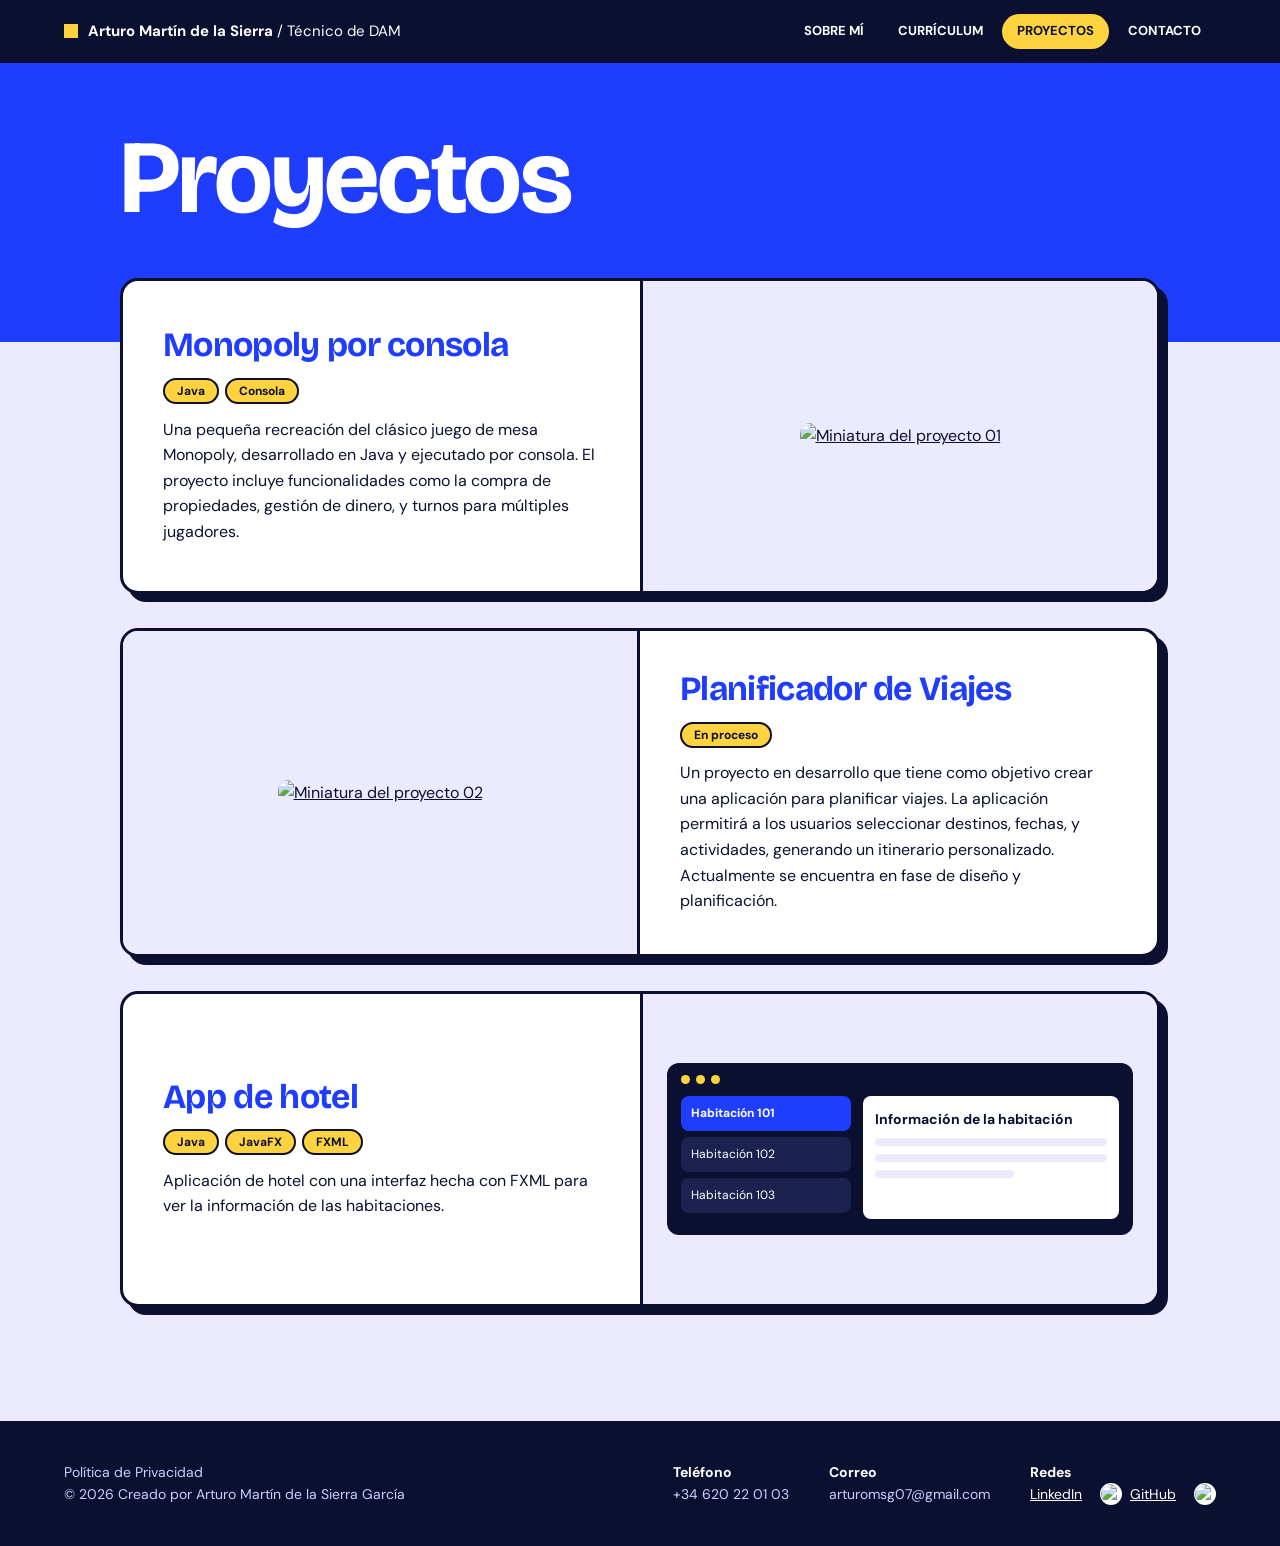
==== Proyectos.html @ 295e20cb "Mejora de diseño" ====
<!DOCTYPE html>
<html lang="es">
<head>
<meta charset="UTF-8">
<meta name="viewport" content="width=device-width, initial-scale=1.0">
<title>Portfolio - Proyectos</title>
<link rel="preconnect" href="https://fonts.googleapis.com">
<link href="https://fonts.googleapis.com/css2?family=Bricolage+Grotesque:wght@700;800&family=DM+Sans:wght@400;700&display=swap" rel="stylesheet">
<link rel="stylesheet" href="styles/style.css">
</head>
<body>
<header>
<div class="logo"><i></i><span><strong>Arturo Martín de la Sierra</strong> / Técnico de DAM</span></div>
<nav><a href="index.html">SOBRE MÍ</a><a href="Curriculum.html">CURRÍCULUM</a><a href="Proyectos.html" class=on>PROYECTOS</a><a href="Contacto.html">CONTACTO</a></nav>
</header>
<section class="banner"><div class="wrap"><h1>Proyectos</h1></div></section>
<main class="up"><div class="wrap">
<article class="card proj"><div class="txt"><h2>Monopoly por consola</h2><div><span class=tag>Java</span><span class=tag>Consola</span></div><p>Una pequeña recreación del clásico juego de mesa Monopoly, desarrollado en Java y ejecutado por consola. El proyecto incluye funcionalidades como la compra de propiedades, gestión de dinero, y turnos para múltiples jugadores.</p></div><div class="vis"><a href="https://github.com/maikelasecas/MONOPOLi"><img src="Img/Monopoly_logo.png" alt="Miniatura del proyecto 01"></a></div></article><article class="card proj"><div class="txt"><h2>Planificador de Viajes</h2><div><span class=tag>En proceso</span></div><p>Un proyecto en desarrollo que tiene como objetivo crear una aplicación para planificar viajes. La aplicación permitirá a los usuarios seleccionar destinos, fechas, y actividades, generando un itinerario personalizado. Actualmente se encuentra en fase de diseño y planificación.</p></div><div class="vis"><a href="https://github.com/pttr44/TeamTrip"><img src="Img/Planificador.png" alt="Miniatura del proyecto 02"></a></div></article><!-- Cuando tengas el repo o una captura de la app, cambia el mockup por <a href=URL><img src=Img/captura.png></a> -->
<article class="card proj"><div class="txt"><h2>App de hotel</h2><div><span class=tag>Java</span><span class=tag>JavaFX</span><span class=tag>FXML</span></div><p>Aplicación de hotel con una interfaz hecha con FXML para ver la información de las habitaciones.</p></div><div class="vis"><div class="mock" role="img" aria-label="Esquema de la interfaz de habitaciones del hotel"><div class="dots"><i></i><i></i><i></i></div><div class="cols"><div class="lista"><div class="sel">Habitación 101</div><div>Habitación 102</div><div>Habitación 103</div></div><div class="det"><b>Información de la habitación</b><u></u><u></u><u style="width:60%"></u></div></div></div></div></article></div></main>
<footer>
<div><p>Política de Privacidad</p><p>&copy; 2026 Creado por Arturo Martín de la Sierra García</p></div>
<div class="der">
<div><strong>Teléfono</strong><p>+34 620 22 01 03</p></div>
<div><strong>Correo</strong><p>arturomsg07@gmail.com</p></div>
<div><strong>Redes</strong><div class="redes"><a href="https://www.linkedin.com/in/arturo-martin-de-la-sierra3147">LinkedIn</a><img src="Img/LinkedIn_icon.svg.png" alt="Logo de LinkedIn"><a href="https://github.com/Artyx3147">GitHub</a><img src="Img/2111432.png" alt="Logo de GitHub"></div></div>
</div>
</footer>
</body>
</html>
---- styles/style.css ----
:root{--blue:#1f3dff;--ink:#0b1030;--lilac:#eceaff;--sun:#ffd23f;--r:18px}
*{margin:0;padding:0;box-sizing:border-box}
body{font:16px/1.6 "DM Sans",Arial,sans-serif;color:var(--ink);background:var(--lilac)}
h1,h2,h3{font-family:"Bricolage Grotesque","DM Sans",Arial,sans-serif;line-height:1.05;letter-spacing:-.02em}
a{color:inherit}
:focus-visible{outline:3px solid var(--sun);outline-offset:3px}
.wrap{max-width:1040px;margin:0 auto}
header{position:sticky;top:0;z-index:5;display:flex;justify-content:space-between;align-items:center;flex-wrap:wrap;gap:10px;padding:14px 5%;background:var(--ink);color:#fff}
.logo{display:flex;align-items:center;gap:10px;font-size:15px}
.logo i{width:14px;height:14px;background:var(--sun)}
nav a{display:inline-block;margin-left:4px;padding:7px 15px;border-radius:99px;font-size:13px;font-weight:700;text-decoration:none}
nav a:hover{background:var(--blue)}
nav a.on{background:var(--sun);color:var(--ink)}
.btn{display:inline-block;padding:12px 26px;margin:0 10px 12px 0;border:2px solid var(--ink);border-radius:99px;background:var(--sun);color:var(--ink);font:700 14px "DM Sans",Arial,sans-serif;text-decoration:none;cursor:pointer;box-shadow:4px 4px 0 var(--ink);transition:transform .15s,box-shadow .15s}
.btn:hover{transform:translate(-2px,-2px);box-shadow:6px 6px 0 var(--ink)}
.btn.alt{background:#fff}
.hero{background:var(--blue);color:#fff;padding:70px 5% 90px}
.hero .wrap{display:grid;grid-template-columns:360px 1fr;gap:70px;align-items:center}
.perfil{background:#fff;color:var(--ink);padding:16px 16px 28px;text-align:center;border:3px solid var(--ink);border-radius:200px 200px var(--r) var(--r);box-shadow:10px 10px 0 var(--sun)}
.perfil img{display:block;width:100%;aspect-ratio:1;object-fit:cover;border-radius:180px 180px 10px 10px;margin-bottom:18px}
.perfil h2{font-size:26px;margin-bottom:8px}
.perfil p{font-size:13px;font-weight:700;color:var(--blue)}
.hero h1{font-size:clamp(72px,13vw,160px)}
.hero h3{font-size:clamp(20px,2.6vw,28px);margin:6px 0 26px;color:var(--sun)}
.hero p{max-width:54ch;margin-bottom:14px;color:#e2e7ff}
.banner{background:var(--blue);color:#fff;padding:60px 5% 110px}
.banner h1{font-size:clamp(48px,9vw,104px)}
.banner p{margin-top:12px;max-width:52ch;color:#e2e7ff}
.up{margin-top:-64px;padding:0 5% 80px}
.card{background:#fff;border:3px solid var(--ink);border-radius:var(--r);box-shadow:8px 8px 0 var(--ink);padding:36px;margin-bottom:34px}
.fila{display:flex;justify-content:space-between;align-items:center;flex-wrap:wrap;gap:14px}
.card h2{font-size:30px;margin-bottom:6px}
.edu{display:flex;justify-content:space-between;align-items:center;gap:30px}
.edu b{display:block;font:800 26px "Bricolage Grotesque",Arial,sans-serif;color:var(--blue)}
.edu h3{font-size:22px;margin:4px 0}
.edu p{color:#4b5170}
.edu img{max-width:230px;max-height:130px;object-fit:contain}
.sub{font-size:19px;margin:26px 0 14px}
.chips{display:flex;flex-wrap:wrap;gap:10px}
.chips span,.tag{padding:6px 16px;border:2px solid var(--ink);border-radius:99px;background:var(--lilac);font-size:14px;font-weight:700}
.tag{background:var(--sun);font-size:12px;padding:3px 12px;margin:0 6px 0 0}
.proj{display:grid;grid-template-columns:1fr 1fr;padding:0;overflow:hidden}
.proj:nth-child(even) .txt{order:2}
.txt{padding:40px;display:flex;flex-direction:column;justify-content:center;gap:14px}
.txt h2{font-size:34px;color:var(--blue);margin:0}
.vis{display:flex;align-items:center;justify-content:center;min-height:310px;padding:24px;background:var(--lilac);border-left:3px solid var(--ink)}
.proj:nth-child(even) .vis{border-left:0;border-right:3px solid var(--ink)}
.vis img{width:100%;max-height:260px;object-fit:contain;border-radius:10px}
.mock{width:100%;background:var(--ink);color:#fff;border-radius:12px;padding:12px 14px 16px;font-size:12px}
.mock .dots{display:flex;gap:6px;margin-bottom:12px}
.mock .dots i{width:9px;height:9px;border-radius:50%;background:var(--sun)}
.mock .cols{display:grid;grid-template-columns:1fr 1.5fr;gap:12px}
.mock .lista div{padding:8px 10px;margin-bottom:6px;border-radius:8px;background:#1b2250}
.mock .lista .sel{background:var(--blue);font-weight:700}
.mock .det{padding:12px;border-radius:8px;background:#fff;color:var(--ink)}
.mock .det b{display:block;margin-bottom:8px;font-size:14px}
.mock .det u{display:block;height:8px;margin-bottom:8px;border-radius:4px;background:var(--lilac)}
form{display:flex;flex-direction:column;gap:18px}
label{display:block;margin-bottom:6px;font-size:14px;font-weight:700}
input,textarea{width:100%;padding:12px 14px;border:2px solid var(--ink);border-radius:12px;font:15px "DM Sans",Arial,sans-serif;background:#fff}
input:focus,textarea:focus{outline:none;border-color:var(--blue);box-shadow:4px 4px 0 var(--blue)}
textarea{resize:vertical}
footer{display:flex;justify-content:space-between;flex-wrap:wrap;gap:30px;padding:40px 5%;background:var(--ink);color:#c9cfff;font-size:14px}
footer strong{display:block;color:#fff}
footer .der{display:flex;flex-wrap:wrap;gap:40px}
footer .redes{display:flex;align-items:center;gap:8px}
footer .redes img{width:22px;height:22px;background:#fff;border-radius:50%;padding:1px}
footer .redes a{margin-right:10px;color:#fff}
@media(max-width:820px){.hero .wrap,.proj{grid-template-columns:1fr}.hero .wrap{gap:50px}.proj:nth-child(even) .txt{order:0}.vis,.proj:nth-child(even) .vis{border:0;border-top:3px solid var(--ink)}.edu{flex-direction:column;align-items:flex-start}.card{padding:26px}}
@media(prefers-reduced-motion:reduce){.btn{transition:none}}
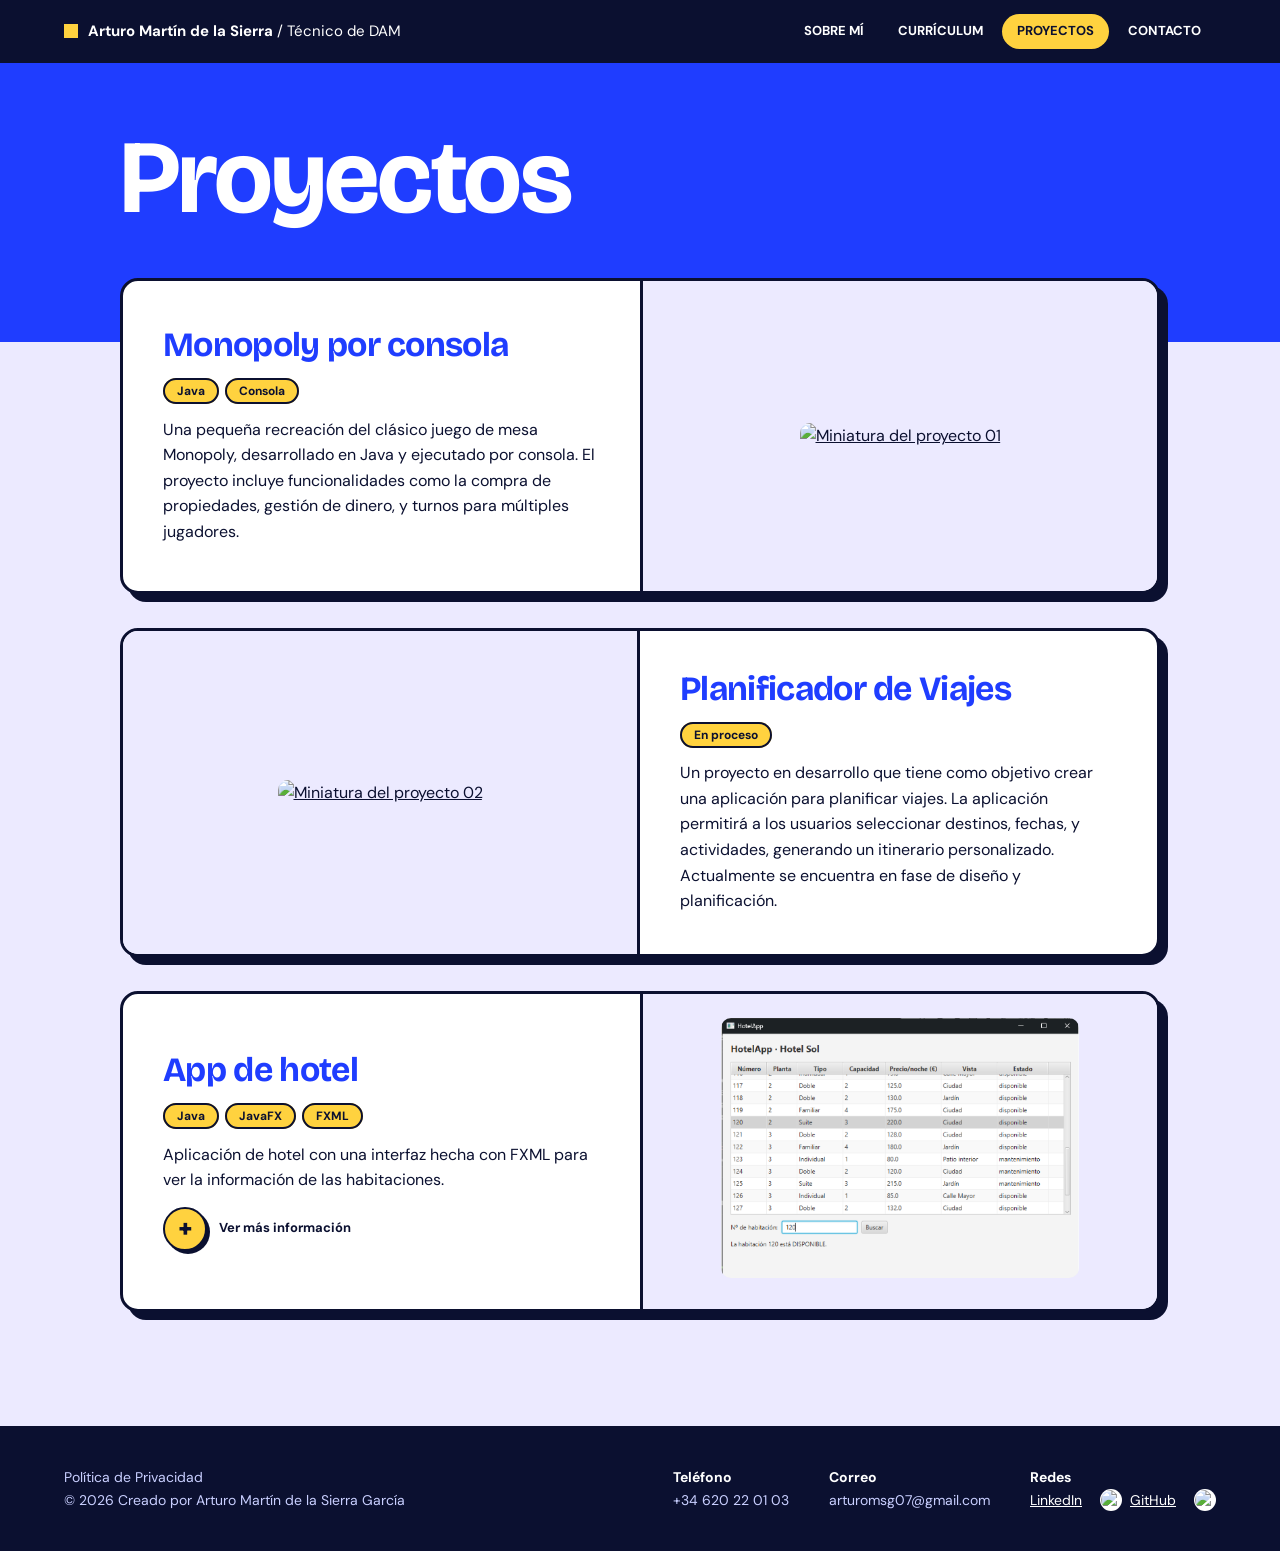
==== commit 02730245: "Nuevo proyecto" ====
--- a/Proyectos.html
+++ b/Proyectos.html
@@ -16,7 +16,7 @@
 <section class="banner"><div class="wrap"><h1>Proyectos</h1></div></section>
 <main class="up"><div class="wrap">
 <article class="card proj"><div class="txt"><h2>Monopoly por consola</h2><div><span class=tag>Java</span><span class=tag>Consola</span></div><p>Una pequeña recreación del clásico juego de mesa Monopoly, desarrollado en Java y ejecutado por consola. El proyecto incluye funcionalidades como la compra de propiedades, gestión de dinero, y turnos para múltiples jugadores.</p></div><div class="vis"><a href="https://github.com/maikelasecas/MONOPOLi"><img src="Img/Monopoly_logo.png" alt="Miniatura del proyecto 01"></a></div></article><article class="card proj"><div class="txt"><h2>Planificador de Viajes</h2><div><span class=tag>En proceso</span></div><p>Un proyecto en desarrollo que tiene como objetivo crear una aplicación para planificar viajes. La aplicación permitirá a los usuarios seleccionar destinos, fechas, y actividades, generando un itinerario personalizado. Actualmente se encuentra en fase de diseño y planificación.</p></div><div class="vis"><a href="https://github.com/pttr44/TeamTrip"><img src="Img/Planificador.png" alt="Miniatura del proyecto 02"></a></div></article><!-- Cuando tengas el repo o una captura de la app, cambia el mockup por <a href=URL><img src=Img/captura.png></a> -->
-<article class="card proj"><div class="txt"><h2>App de hotel</h2><div><span class=tag>Java</span><span class=tag>JavaFX</span><span class=tag>FXML</span></div><p>Aplicación de hotel con una interfaz hecha con FXML para ver la información de las habitaciones.</p></div><div class="vis"><div class="mock" role="img" aria-label="Esquema de la interfaz de habitaciones del hotel"><div class="dots"><i></i><i></i><i></i></div><div class="cols"><div class="lista"><div class="sel">Habitación 101</div><div>Habitación 102</div><div>Habitación 103</div></div><div class="det"><b>Información de la habitación</b><u></u><u></u><u style="width:60%"></u></div></div></div></div></article></div></main>
+<article class="card proj"><div class="txt"><h2>App de hotel</h2><div><span class=tag>Java</span><span class=tag>JavaFX</span><span class=tag>FXML</span></div><p>Aplicación de hotel con una interfaz hecha con FXML para ver la información de las habitaciones.</p><div class="mas-fila"><a class="mas" href="Hotel.html" aria-label="Ver más sobre la App de hotel" title="Ver más">+</a><span>Ver más información</span></div></div><div class="vis"><a href="Hotel.html"><img src="Img/HotelApp.png" alt="Captura de la App de hotel"></a></div></article></div></main>
 <footer>
 <div><p>Política de Privacidad</p><p>&copy; 2026 Creado por Arturo Martín de la Sierra García</p></div>
 <div class="der">
--- a/styles/style.css
+++ b/styles/style.css
@@ -68,3 +68,21 @@
 footer .redes a{margin-right:10px;color:#fff}
 @media(max-width:820px){.hero .wrap,.proj{grid-template-columns:1fr}.hero .wrap{gap:50px}.proj:nth-child(even) .txt{order:0}.vis,.proj:nth-child(even) .vis{border:0;border-top:3px solid var(--ink)}.edu{flex-direction:column;align-items:flex-start}.card{padding:26px}}
 @media(prefers-reduced-motion:reduce){.btn{transition:none}}
+
+.mas-fila{display:flex;align-items:center;gap:12px;font-size:13px;font-weight:700}
+.mas{display:inline-flex;align-items:center;justify-content:center;width:44px;height:44px;border:2px solid var(--ink);border-radius:50%;background:var(--sun);color:var(--ink);font:800 28px/1 "Bricolage Grotesque",Arial,sans-serif;text-decoration:none;box-shadow:3px 3px 0 var(--ink);transition:transform .15s,box-shadow .15s}
+.mas:hover{transform:translate(-2px,-2px);box-shadow:5px 5px 0 var(--ink)}
+.grid{display:grid;grid-template-columns:repeat(auto-fit,minmax(240px,1fr));gap:18px}
+.feat{border:2px solid var(--ink);border-radius:14px;padding:18px;background:var(--lilac)}
+.feat h3{font-size:18px;margin-bottom:6px}
+.card p+p{margin-top:10px}
+.pasos{list-style:none;counter-reset:p;display:grid;gap:12px}
+.pasos li{counter-increment:p;display:flex;gap:14px;align-items:flex-start}
+.pasos li::before{content:counter(p);flex:none;display:grid;place-items:center;width:30px;height:30px;border-radius:50%;background:var(--blue);color:#fff;font-weight:800}
+.est{display:inline-block;padding:2px 12px;border:2px solid var(--ink);border-radius:99px;font-size:13px;font-weight:700}
+.est.ok{background:#b8f2c9}.est.occ{background:#ffc9c9}.est.nx{background:#e6e6e6}
+.persona{display:flex;align-items:center;gap:18px}
+.persona img{width:84px;height:84px;object-fit:cover;border-radius:50%;border:3px solid var(--ink)}
+@media(prefers-reduced-motion:reduce){.mas{transition:none}}
+.est.mnt{background:#ffe9a8}
+.shot{display:block;width:100%;max-width:640px;margin:16px auto 0;border:3px solid var(--ink);border-radius:12px;box-shadow:6px 6px 0 var(--ink)}
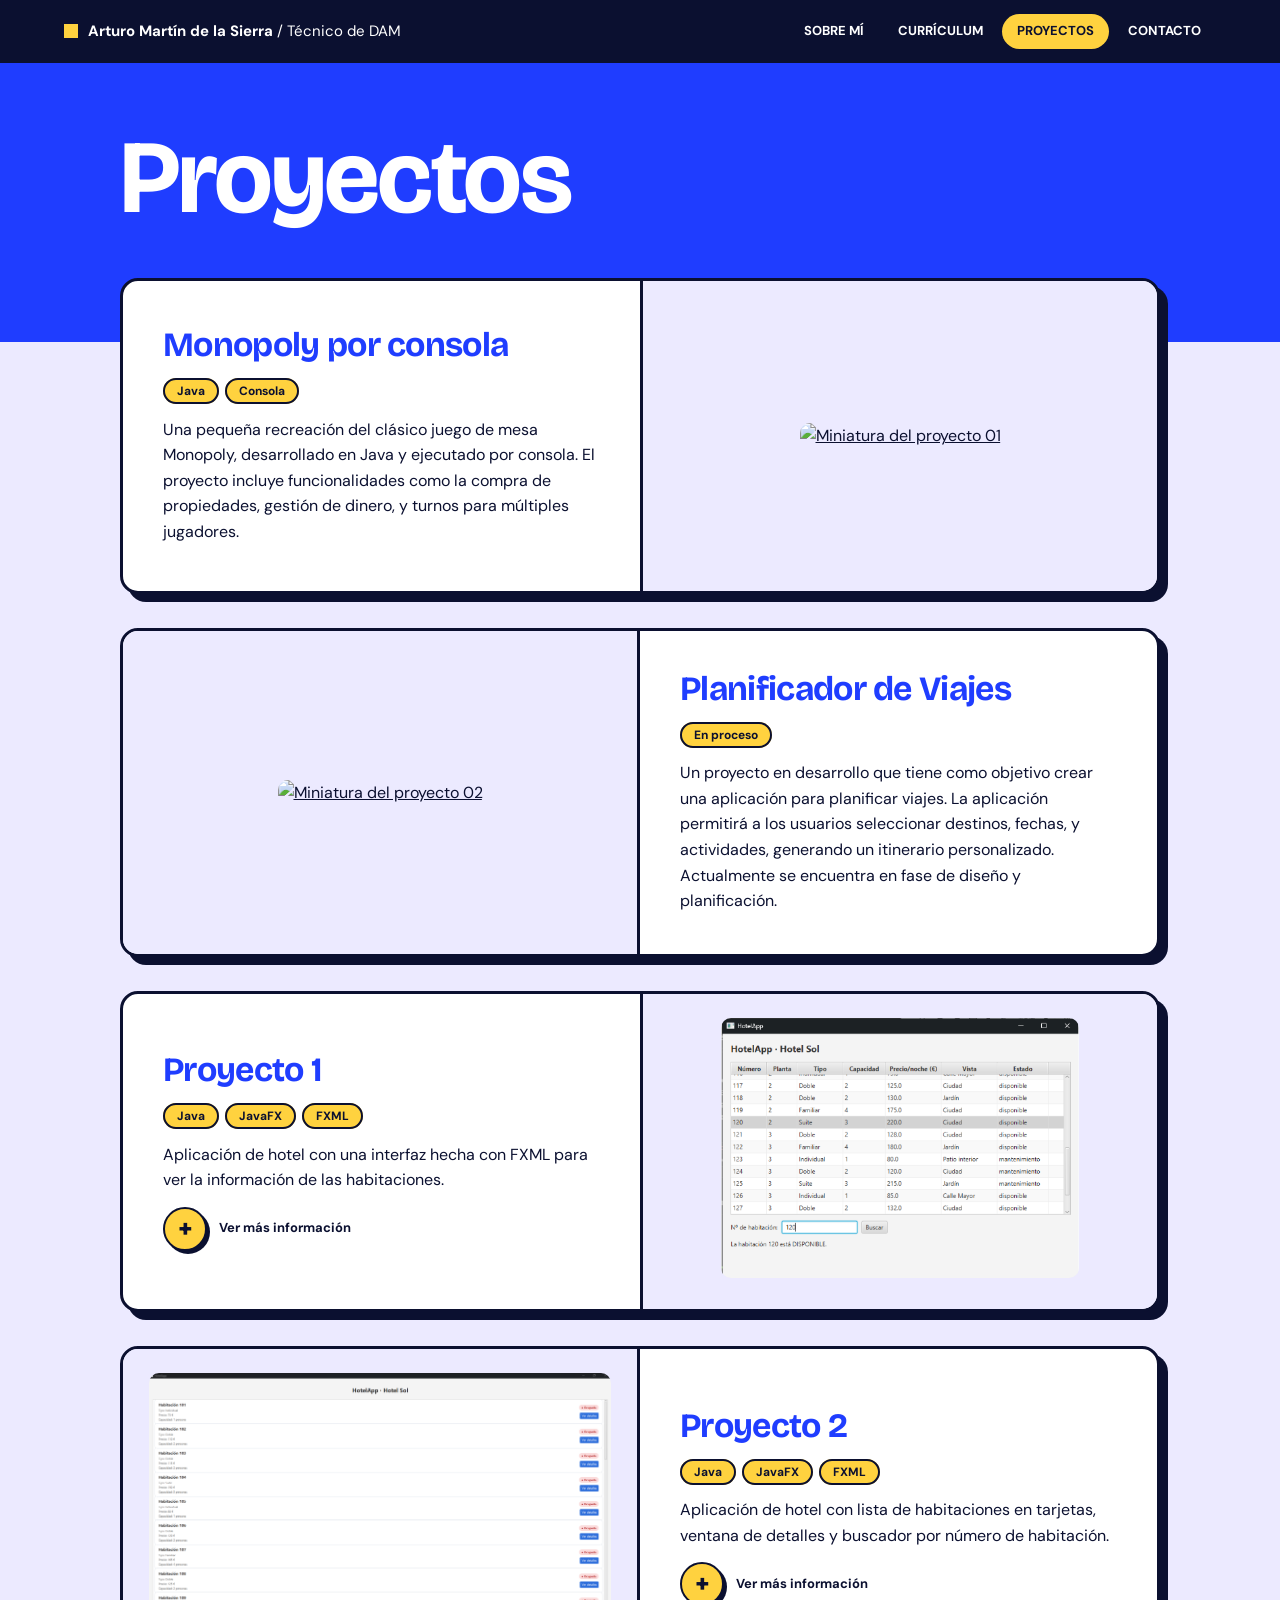
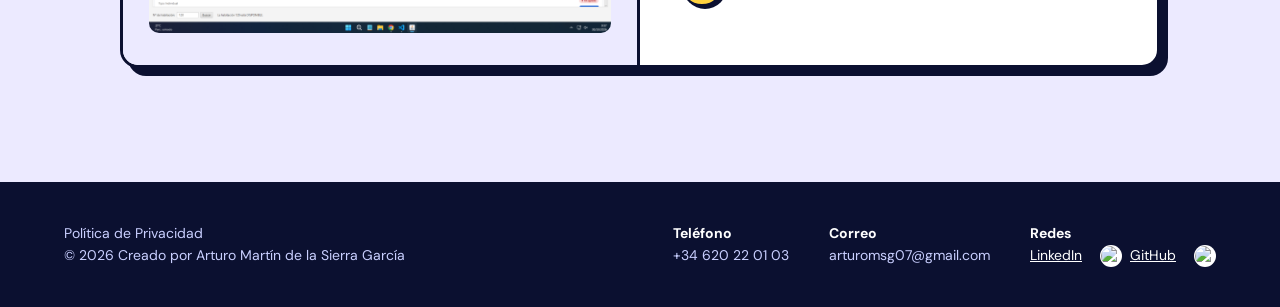
==== commit 34b8535c: "Proyecto 2" ====
--- a/Proyectos.html
+++ b/Proyectos.html
@@ -16,7 +16,7 @@
 <section class="banner"><div class="wrap"><h1>Proyectos</h1></div></section>
 <main class="up"><div class="wrap">
 <article class="card proj"><div class="txt"><h2>Monopoly por consola</h2><div><span class=tag>Java</span><span class=tag>Consola</span></div><p>Una pequeña recreación del clásico juego de mesa Monopoly, desarrollado en Java y ejecutado por consola. El proyecto incluye funcionalidades como la compra de propiedades, gestión de dinero, y turnos para múltiples jugadores.</p></div><div class="vis"><a href="https://github.com/maikelasecas/MONOPOLi"><img src="Img/Monopoly_logo.png" alt="Miniatura del proyecto 01"></a></div></article><article class="card proj"><div class="txt"><h2>Planificador de Viajes</h2><div><span class=tag>En proceso</span></div><p>Un proyecto en desarrollo que tiene como objetivo crear una aplicación para planificar viajes. La aplicación permitirá a los usuarios seleccionar destinos, fechas, y actividades, generando un itinerario personalizado. Actualmente se encuentra en fase de diseño y planificación.</p></div><div class="vis"><a href="https://github.com/pttr44/TeamTrip"><img src="Img/Planificador.png" alt="Miniatura del proyecto 02"></a></div></article><!-- Cuando tengas el repo o una captura de la app, cambia el mockup por <a href=URL><img src=Img/captura.png></a> -->
-<article class="card proj"><div class="txt"><h2>App de hotel</h2><div><span class=tag>Java</span><span class=tag>JavaFX</span><span class=tag>FXML</span></div><p>Aplicación de hotel con una interfaz hecha con FXML para ver la información de las habitaciones.</p><div class="mas-fila"><a class="mas" href="Hotel.html" aria-label="Ver más sobre la App de hotel" title="Ver más">+</a><span>Ver más información</span></div></div><div class="vis"><a href="Hotel.html"><img src="Img/HotelApp.png" alt="Captura de la App de hotel"></a></div></article></div></main>
+<article class="card proj"><div class="txt"><h2>Proyecto 1</h2><div><span class=tag>Java</span><span class=tag>JavaFX</span><span class=tag>FXML</span></div><p>Aplicación de hotel con una interfaz hecha con FXML para ver la información de las habitaciones.</p><div class="mas-fila"><a class="mas" href="Hotel.html" aria-label="Ver más sobre la App de hotel" title="Ver más">+</a><span>Ver más información</span></div></div><div class="vis"><a href="Hotel.html"><img src="Img/HotelApp.png" alt="Captura de la App de hotel"></a></div></article><article class="card proj"><div class="txt"><h2>Proyecto 2</h2><div><span class="tag">Java</span><span class="tag">JavaFX</span><span class="tag">FXML</span></div><p>Aplicación de hotel con lista de habitaciones en tarjetas, ventana de detalles y buscador por número de habitación.</p><div class="mas-fila"><a class="mas" href="Proyecto2.html" aria-label="Ver más sobre el Proyecto 2" title="Ver más">+</a><span>Ver más información</span></div></div><div class="vis"><a href="https://github.com/Artyx3147/App-Hotel"><img src="Img/Prueba1.png" alt="Captura del Proyecto 2"></a></div></article></div></main>
 <footer>
 <div><p>Política de Privacidad</p><p>&copy; 2026 Creado por Arturo Martín de la Sierra García</p></div>
 <div class="der">
--- a/styles/style.css
+++ b/styles/style.css
@@ -1,88 +1,604 @@
-:root{--blue:#1f3dff;--ink:#0b1030;--lilac:#eceaff;--sun:#ffd23f;--r:18px}
-*{margin:0;padding:0;box-sizing:border-box}
-body{font:16px/1.6 "DM Sans",Arial,sans-serif;color:var(--ink);background:var(--lilac)}
-h1,h2,h3{font-family:"Bricolage Grotesque","DM Sans",Arial,sans-serif;line-height:1.05;letter-spacing:-.02em}
-a{color:inherit}
-:focus-visible{outline:3px solid var(--sun);outline-offset:3px}
-.wrap{max-width:1040px;margin:0 auto}
-header{position:sticky;top:0;z-index:5;display:flex;justify-content:space-between;align-items:center;flex-wrap:wrap;gap:10px;padding:14px 5%;background:var(--ink);color:#fff}
-.logo{display:flex;align-items:center;gap:10px;font-size:15px}
-.logo i{width:14px;height:14px;background:var(--sun)}
-nav a{display:inline-block;margin-left:4px;padding:7px 15px;border-radius:99px;font-size:13px;font-weight:700;text-decoration:none}
-nav a:hover{background:var(--blue)}
-nav a.on{background:var(--sun);color:var(--ink)}
-.btn{display:inline-block;padding:12px 26px;margin:0 10px 12px 0;border:2px solid var(--ink);border-radius:99px;background:var(--sun);color:var(--ink);font:700 14px "DM Sans",Arial,sans-serif;text-decoration:none;cursor:pointer;box-shadow:4px 4px 0 var(--ink);transition:transform .15s,box-shadow .15s}
-.btn:hover{transform:translate(-2px,-2px);box-shadow:6px 6px 0 var(--ink)}
-.btn.alt{background:#fff}
-.hero{background:var(--blue);color:#fff;padding:70px 5% 90px}
-.hero .wrap{display:grid;grid-template-columns:360px 1fr;gap:70px;align-items:center}
-.perfil{background:#fff;color:var(--ink);padding:16px 16px 28px;text-align:center;border:3px solid var(--ink);border-radius:200px 200px var(--r) var(--r);box-shadow:10px 10px 0 var(--sun)}
-.perfil img{display:block;width:100%;aspect-ratio:1;object-fit:cover;border-radius:180px 180px 10px 10px;margin-bottom:18px}
-.perfil h2{font-size:26px;margin-bottom:8px}
-.perfil p{font-size:13px;font-weight:700;color:var(--blue)}
-.hero h1{font-size:clamp(72px,13vw,160px)}
-.hero h3{font-size:clamp(20px,2.6vw,28px);margin:6px 0 26px;color:var(--sun)}
-.hero p{max-width:54ch;margin-bottom:14px;color:#e2e7ff}
-.banner{background:var(--blue);color:#fff;padding:60px 5% 110px}
-.banner h1{font-size:clamp(48px,9vw,104px)}
-.banner p{margin-top:12px;max-width:52ch;color:#e2e7ff}
-.up{margin-top:-64px;padding:0 5% 80px}
-.card{background:#fff;border:3px solid var(--ink);border-radius:var(--r);box-shadow:8px 8px 0 var(--ink);padding:36px;margin-bottom:34px}
-.fila{display:flex;justify-content:space-between;align-items:center;flex-wrap:wrap;gap:14px}
-.card h2{font-size:30px;margin-bottom:6px}
-.edu{display:flex;justify-content:space-between;align-items:center;gap:30px}
-.edu b{display:block;font:800 26px "Bricolage Grotesque",Arial,sans-serif;color:var(--blue)}
-.edu h3{font-size:22px;margin:4px 0}
-.edu p{color:#4b5170}
-.edu img{max-width:230px;max-height:130px;object-fit:contain}
-.sub{font-size:19px;margin:26px 0 14px}
-.chips{display:flex;flex-wrap:wrap;gap:10px}
-.chips span,.tag{padding:6px 16px;border:2px solid var(--ink);border-radius:99px;background:var(--lilac);font-size:14px;font-weight:700}
-.tag{background:var(--sun);font-size:12px;padding:3px 12px;margin:0 6px 0 0}
-.proj{display:grid;grid-template-columns:1fr 1fr;padding:0;overflow:hidden}
-.proj:nth-child(even) .txt{order:2}
-.txt{padding:40px;display:flex;flex-direction:column;justify-content:center;gap:14px}
-.txt h2{font-size:34px;color:var(--blue);margin:0}
-.vis{display:flex;align-items:center;justify-content:center;min-height:310px;padding:24px;background:var(--lilac);border-left:3px solid var(--ink)}
-.proj:nth-child(even) .vis{border-left:0;border-right:3px solid var(--ink)}
-.vis img{width:100%;max-height:260px;object-fit:contain;border-radius:10px}
-.mock{width:100%;background:var(--ink);color:#fff;border-radius:12px;padding:12px 14px 16px;font-size:12px}
-.mock .dots{display:flex;gap:6px;margin-bottom:12px}
-.mock .dots i{width:9px;height:9px;border-radius:50%;background:var(--sun)}
-.mock .cols{display:grid;grid-template-columns:1fr 1.5fr;gap:12px}
-.mock .lista div{padding:8px 10px;margin-bottom:6px;border-radius:8px;background:#1b2250}
-.mock .lista .sel{background:var(--blue);font-weight:700}
-.mock .det{padding:12px;border-radius:8px;background:#fff;color:var(--ink)}
-.mock .det b{display:block;margin-bottom:8px;font-size:14px}
-.mock .det u{display:block;height:8px;margin-bottom:8px;border-radius:4px;background:var(--lilac)}
-form{display:flex;flex-direction:column;gap:18px}
-label{display:block;margin-bottom:6px;font-size:14px;font-weight:700}
-input,textarea{width:100%;padding:12px 14px;border:2px solid var(--ink);border-radius:12px;font:15px "DM Sans",Arial,sans-serif;background:#fff}
-input:focus,textarea:focus{outline:none;border-color:var(--blue);box-shadow:4px 4px 0 var(--blue)}
-textarea{resize:vertical}
-footer{display:flex;justify-content:space-between;flex-wrap:wrap;gap:30px;padding:40px 5%;background:var(--ink);color:#c9cfff;font-size:14px}
-footer strong{display:block;color:#fff}
-footer .der{display:flex;flex-wrap:wrap;gap:40px}
-footer .redes{display:flex;align-items:center;gap:8px}
-footer .redes img{width:22px;height:22px;background:#fff;border-radius:50%;padding:1px}
-footer .redes a{margin-right:10px;color:#fff}
-@media(max-width:820px){.hero .wrap,.proj{grid-template-columns:1fr}.hero .wrap{gap:50px}.proj:nth-child(even) .txt{order:0}.vis,.proj:nth-child(even) .vis{border:0;border-top:3px solid var(--ink)}.edu{flex-direction:column;align-items:flex-start}.card{padding:26px}}
-@media(prefers-reduced-motion:reduce){.btn{transition:none}}
-
-.mas-fila{display:flex;align-items:center;gap:12px;font-size:13px;font-weight:700}
-.mas{display:inline-flex;align-items:center;justify-content:center;width:44px;height:44px;border:2px solid var(--ink);border-radius:50%;background:var(--sun);color:var(--ink);font:800 28px/1 "Bricolage Grotesque",Arial,sans-serif;text-decoration:none;box-shadow:3px 3px 0 var(--ink);transition:transform .15s,box-shadow .15s}
-.mas:hover{transform:translate(-2px,-2px);box-shadow:5px 5px 0 var(--ink)}
-.grid{display:grid;grid-template-columns:repeat(auto-fit,minmax(240px,1fr));gap:18px}
-.feat{border:2px solid var(--ink);border-radius:14px;padding:18px;background:var(--lilac)}
-.feat h3{font-size:18px;margin-bottom:6px}
-.card p+p{margin-top:10px}
-.pasos{list-style:none;counter-reset:p;display:grid;gap:12px}
-.pasos li{counter-increment:p;display:flex;gap:14px;align-items:flex-start}
-.pasos li::before{content:counter(p);flex:none;display:grid;place-items:center;width:30px;height:30px;border-radius:50%;background:var(--blue);color:#fff;font-weight:800}
-.est{display:inline-block;padding:2px 12px;border:2px solid var(--ink);border-radius:99px;font-size:13px;font-weight:700}
-.est.ok{background:#b8f2c9}.est.occ{background:#ffc9c9}.est.nx{background:#e6e6e6}
-.persona{display:flex;align-items:center;gap:18px}
-.persona img{width:84px;height:84px;object-fit:cover;border-radius:50%;border:3px solid var(--ink)}
-@media(prefers-reduced-motion:reduce){.mas{transition:none}}
-.est.mnt{background:#ffe9a8}
-.shot{display:block;width:100%;max-width:640px;margin:16px auto 0;border:3px solid var(--ink);border-radius:12px;box-shadow:6px 6px 0 var(--ink)}
+:root {
+  --blue: #1f3dff;
+  --ink: #0b1030;
+  --lilac: #eceaff;
+  --sun: #ffd23f;
+  --r: 18px;
+}
+
+* {
+  margin: 0;
+  padding: 0;
+  box-sizing: border-box;
+}
+
+body {
+  font: 16px/1.6 "DM Sans", Arial, sans-serif;
+  color: var(--ink);
+  background: var(--lilac);
+}
+
+h1, h2, h3 {
+  font-family: "Bricolage Grotesque", "DM Sans", Arial, sans-serif;
+  line-height: 1.05;
+  letter-spacing: -.02em;
+}
+
+a {
+  color: inherit;
+}
+
+:focus-visible {
+  outline: 3px solid var(--sun);
+  outline-offset: 3px;
+}
+
+.wrap {
+  max-width: 1040px;
+  margin: 0 auto;
+}
+
+header {
+  position: sticky;
+  top: 0;
+  z-index: 5;
+  display: flex;
+  justify-content: space-between;
+  align-items: center;
+  flex-wrap: wrap;
+  gap: 10px;
+  padding: 14px 5%;
+  background: var(--ink);
+  color: #fff;
+}
+
+.logo {
+  display: flex;
+  align-items: center;
+  gap: 10px;
+  font-size: 15px;
+}
+
+.logo i {
+  width: 14px;
+  height: 14px;
+  background: var(--sun);
+}
+
+nav a {
+  display: inline-block;
+  margin-left: 4px;
+  padding: 7px 15px;
+  border-radius: 99px;
+  font-size: 13px;
+  font-weight: 700;
+  text-decoration: none;
+}
+
+nav a:hover {
+  background: var(--blue);
+}
+
+nav a.on {
+  background: var(--sun);
+  color: var(--ink);
+}
+
+.btn {
+  display: inline-block;
+  padding: 12px 26px;
+  margin: 0 10px 12px 0;
+  border: 2px solid var(--ink);
+  border-radius: 99px;
+  background: var(--sun);
+  color: var(--ink);
+  font: 700 14px "DM Sans", Arial, sans-serif;
+  text-decoration: none;
+  cursor: pointer;
+  box-shadow: 4px 4px 0 var(--ink);
+  transition: transform .15s, box-shadow .15s;
+}
+
+.btn:hover {
+  transform: translate(-2px, -2px);
+  box-shadow: 6px 6px 0 var(--ink);
+}
+
+.btn.alt {
+  background: #fff;
+}
+
+.hero {
+  background: var(--blue);
+  color: #fff;
+  padding: 70px 5% 90px;
+}
+
+.hero .wrap {
+  display: grid;
+  grid-template-columns: 360px 1fr;
+  gap: 70px;
+  align-items: center;
+}
+
+.perfil {
+  background: #fff;
+  color: var(--ink);
+  padding: 16px 16px 28px;
+  text-align: center;
+  border: 3px solid var(--ink);
+  border-radius: 200px 200px var(--r) var(--r);
+  box-shadow: 10px 10px 0 var(--sun);
+}
+
+.perfil img {
+  display: block;
+  width: 100%;
+  aspect-ratio: 1;
+  object-fit: cover;
+  border-radius: 180px 180px 10px 10px;
+  margin-bottom: 18px;
+}
+
+.perfil h2 {
+  font-size: 26px;
+  margin-bottom: 8px;
+}
+
+.perfil p {
+  font-size: 13px;
+  font-weight: 700;
+  color: var(--blue);
+}
+
+.hero h1 {
+  font-size: clamp(72px, 13vw, 160px);
+}
+
+.hero h3 {
+  font-size: clamp(20px, 2.6vw, 28px);
+  margin: 6px 0 26px;
+  color: var(--sun);
+}
+
+.hero p {
+  max-width: 54ch;
+  margin-bottom: 14px;
+  color: #e2e7ff;
+}
+
+.banner {
+  background: var(--blue);
+  color: #fff;
+  padding: 60px 5% 110px;
+}
+
+.banner h1 {
+  font-size: clamp(48px, 9vw, 104px);
+}
+
+.banner p {
+  margin-top: 12px;
+  max-width: 52ch;
+  color: #e2e7ff;
+}
+
+.up {
+  margin-top: -64px;
+  padding: 0 5% 80px;
+}
+
+.card {
+  background: #fff;
+  border: 3px solid var(--ink);
+  border-radius: var(--r);
+  box-shadow: 8px 8px 0 var(--ink);
+  padding: 36px;
+  margin-bottom: 34px;
+}
+
+.fila {
+  display: flex;
+  justify-content: space-between;
+  align-items: center;
+  flex-wrap: wrap;
+  gap: 14px;
+}
+
+.card h2 {
+  font-size: 30px;
+  margin-bottom: 6px;
+}
+
+.edu {
+  display: flex;
+  justify-content: space-between;
+  align-items: center;
+  gap: 30px;
+}
+
+.edu b {
+  display: block;
+  font: 800 26px "Bricolage Grotesque", Arial, sans-serif;
+  color: var(--blue);
+}
+
+.edu h3 {
+  font-size: 22px;
+  margin: 4px 0;
+}
+
+.edu p {
+  color: #4b5170;
+}
+
+.edu img {
+  max-width: 230px;
+  max-height: 130px;
+  object-fit: contain;
+}
+
+.sub {
+  font-size: 19px;
+  margin: 26px 0 14px;
+}
+
+.chips {
+  display: flex;
+  flex-wrap: wrap;
+  gap: 10px;
+}
+
+.chips span, .tag {
+  padding: 6px 16px;
+  border: 2px solid var(--ink);
+  border-radius: 99px;
+  background: var(--lilac);
+  font-size: 14px;
+  font-weight: 700;
+}
+
+.tag {
+  background: var(--sun);
+  font-size: 12px;
+  padding: 3px 12px;
+  margin: 0 6px 0 0;
+}
+
+.proj {
+  display: grid;
+  grid-template-columns: 1fr 1fr;
+  padding: 0;
+  overflow: hidden;
+}
+
+.proj:nth-child(even) .txt {
+  order: 2;
+}
+
+.txt {
+  padding: 40px;
+  display: flex;
+  flex-direction: column;
+  justify-content: center;
+  gap: 14px;
+}
+
+.txt h2 {
+  font-size: 34px;
+  color: var(--blue);
+  margin: 0;
+}
+
+.vis {
+  display: flex;
+  align-items: center;
+  justify-content: center;
+  min-height: 310px;
+  padding: 24px;
+  background: var(--lilac);
+  border-left: 3px solid var(--ink);
+}
+
+.proj:nth-child(even) .vis {
+  border-left: 0;
+  border-right: 3px solid var(--ink);
+}
+
+.vis img {
+  width: 100%;
+  max-height: 260px;
+  object-fit: contain;
+  border-radius: 10px;
+}
+
+.mock {
+  width: 100%;
+  background: var(--ink);
+  color: #fff;
+  border-radius: 12px;
+  padding: 12px 14px 16px;
+  font-size: 12px;
+}
+
+.mock .dots {
+  display: flex;
+  gap: 6px;
+  margin-bottom: 12px;
+}
+
+.mock .dots i {
+  width: 9px;
+  height: 9px;
+  border-radius: 50%;
+  background: var(--sun);
+}
+
+.mock .cols {
+  display: grid;
+  grid-template-columns: 1fr 1.5fr;
+  gap: 12px;
+}
+
+.mock .lista div {
+  padding: 8px 10px;
+  margin-bottom: 6px;
+  border-radius: 8px;
+  background: #1b2250;
+}
+
+.mock .lista .sel {
+  background: var(--blue);
+  font-weight: 700;
+}
+
+.mock .det {
+  padding: 12px;
+  border-radius: 8px;
+  background: #fff;
+  color: var(--ink);
+}
+
+.mock .det b {
+  display: block;
+  margin-bottom: 8px;
+  font-size: 14px;
+}
+
+.mock .det u {
+  display: block;
+  height: 8px;
+  margin-bottom: 8px;
+  border-radius: 4px;
+  background: var(--lilac);
+}
+
+form {
+  display: flex;
+  flex-direction: column;
+  gap: 18px;
+}
+
+label {
+  display: block;
+  margin-bottom: 6px;
+  font-size: 14px;
+  font-weight: 700;
+}
+
+input, textarea {
+  width: 100%;
+  padding: 12px 14px;
+  border: 2px solid var(--ink);
+  border-radius: 12px;
+  font: 15px "DM Sans", Arial, sans-serif;
+  background: #fff;
+}
+
+input:focus, textarea:focus {
+  outline: none;
+  border-color: var(--blue);
+  box-shadow: 4px 4px 0 var(--blue);
+}
+
+textarea {
+  resize: vertical;
+}
+
+footer {
+  display: flex;
+  justify-content: space-between;
+  flex-wrap: wrap;
+  gap: 30px;
+  padding: 40px 5%;
+  background: var(--ink);
+  color: #c9cfff;
+  font-size: 14px;
+}
+
+footer strong {
+  display: block;
+  color: #fff;
+}
+
+footer .der {
+  display: flex;
+  flex-wrap: wrap;
+  gap: 40px;
+}
+
+footer .redes {
+  display: flex;
+  align-items: center;
+  gap: 8px;
+}
+
+footer .redes img {
+  width: 22px;
+  height: 22px;
+  background: #fff;
+  border-radius: 50%;
+  padding: 1px;
+}
+
+footer .redes a {
+  margin-right: 10px;
+  color: #fff;
+}
+
+@media (max-width: 820px) {
+  .hero .wrap, .proj {
+    grid-template-columns: 1fr;
+  }
+  .hero .wrap {
+    gap: 50px;
+  }
+  .proj:nth-child(even) .txt {
+    order: 0;
+  }
+  .vis, .proj:nth-child(even) .vis {
+    border: 0;
+    border-top: 3px solid var(--ink);
+  }
+  .edu {
+    flex-direction: column;
+    align-items: flex-start;
+  }
+  .card {
+    padding: 26px;
+  }
+}
+
+@media (prefers-reduced-motion: reduce) {
+  .btn, .mas {
+    transition: none;
+  }
+}
+
+.mas-fila {
+  display: flex;
+  align-items: center;
+  gap: 12px;
+  font-size: 13px;
+  font-weight: 700;
+}
+
+.mas {
+  display: inline-flex;
+  align-items: center;
+  justify-content: center;
+  width: 44px;
+  height: 44px;
+  border: 2px solid var(--ink);
+  border-radius: 50%;
+  background: var(--sun);
+  color: var(--ink);
+  font: 800 28px/1 "Bricolage Grotesque", Arial, sans-serif;
+  text-decoration: none;
+  box-shadow: 3px 3px 0 var(--ink);
+  transition: transform .15s, box-shadow .15s;
+}
+
+.mas:hover {
+  transform: translate(-2px, -2px);
+  box-shadow: 5px 5px 0 var(--ink);
+}
+
+.grid {
+  display: grid;
+  grid-template-columns: repeat(auto-fit, minmax(240px, 1fr));
+  gap: 18px;
+}
+
+.feat {
+  border: 2px solid var(--ink);
+  border-radius: 14px;
+  padding: 18px;
+  background: var(--lilac);
+}
+
+.feat h3 {
+  font-size: 18px;
+  margin-bottom: 6px;
+}
+
+.card p + p {
+  margin-top: 10px;
+}
+
+.pasos {
+  list-style: none;
+  counter-reset: p;
+  display: grid;
+  gap: 12px;
+}
+
+.pasos li {
+  counter-increment: p;
+  display: flex;
+  gap: 14px;
+  align-items: flex-start;
+}
+
+.pasos li::before {
+  content: counter(p);
+  flex: none;
+  display: grid;
+  place-items: center;
+  width: 30px;
+  height: 30px;
+  border-radius: 50%;
+  background: var(--blue);
+  color: #fff;
+  font-weight: 800;
+}
+
+/* ESTADOS DE HABITACIÓN */
+.est {
+  display: inline-block;
+  padding: 2px 12px;
+  border: 2px solid var(--ink);
+  border-radius: 99px;
+  font-size: 13px;
+  font-weight: 700;
+}
+
+.est.ok {
+  background: #b8f2c9; /* Verde (Disponible) */
+}
+
+.est.occ {
+  background: #ff9999; /* Rojo (Ocupado) */
+}
+
+.est.mnt {
+  background: #ffe9a8; /* Amarillo (Mantenimiento) */
+}
+
+.est.nx {
+  background: #e6e6e6; /* Gris (No disponible / Otro) */
+}
+
+.persona {
+  display: flex;
+  align-items: center;
+  gap: 18px;
+}
+
+.persona img {
+  width: 84px;
+  height: 84px;
+  object-fit: cover;
+  border-radius: 50%;
+  border: 3px solid var(--ink);
+}
+
+.shot {
+  display: block;
+  width: 100%;
+  max-width: 640px;
+  margin: 16px auto 0;
+  border: 3px solid var(--ink);
+  border-radius: 12px;
+  box-shadow: 6px 6px 0 var(--ink);
+}
